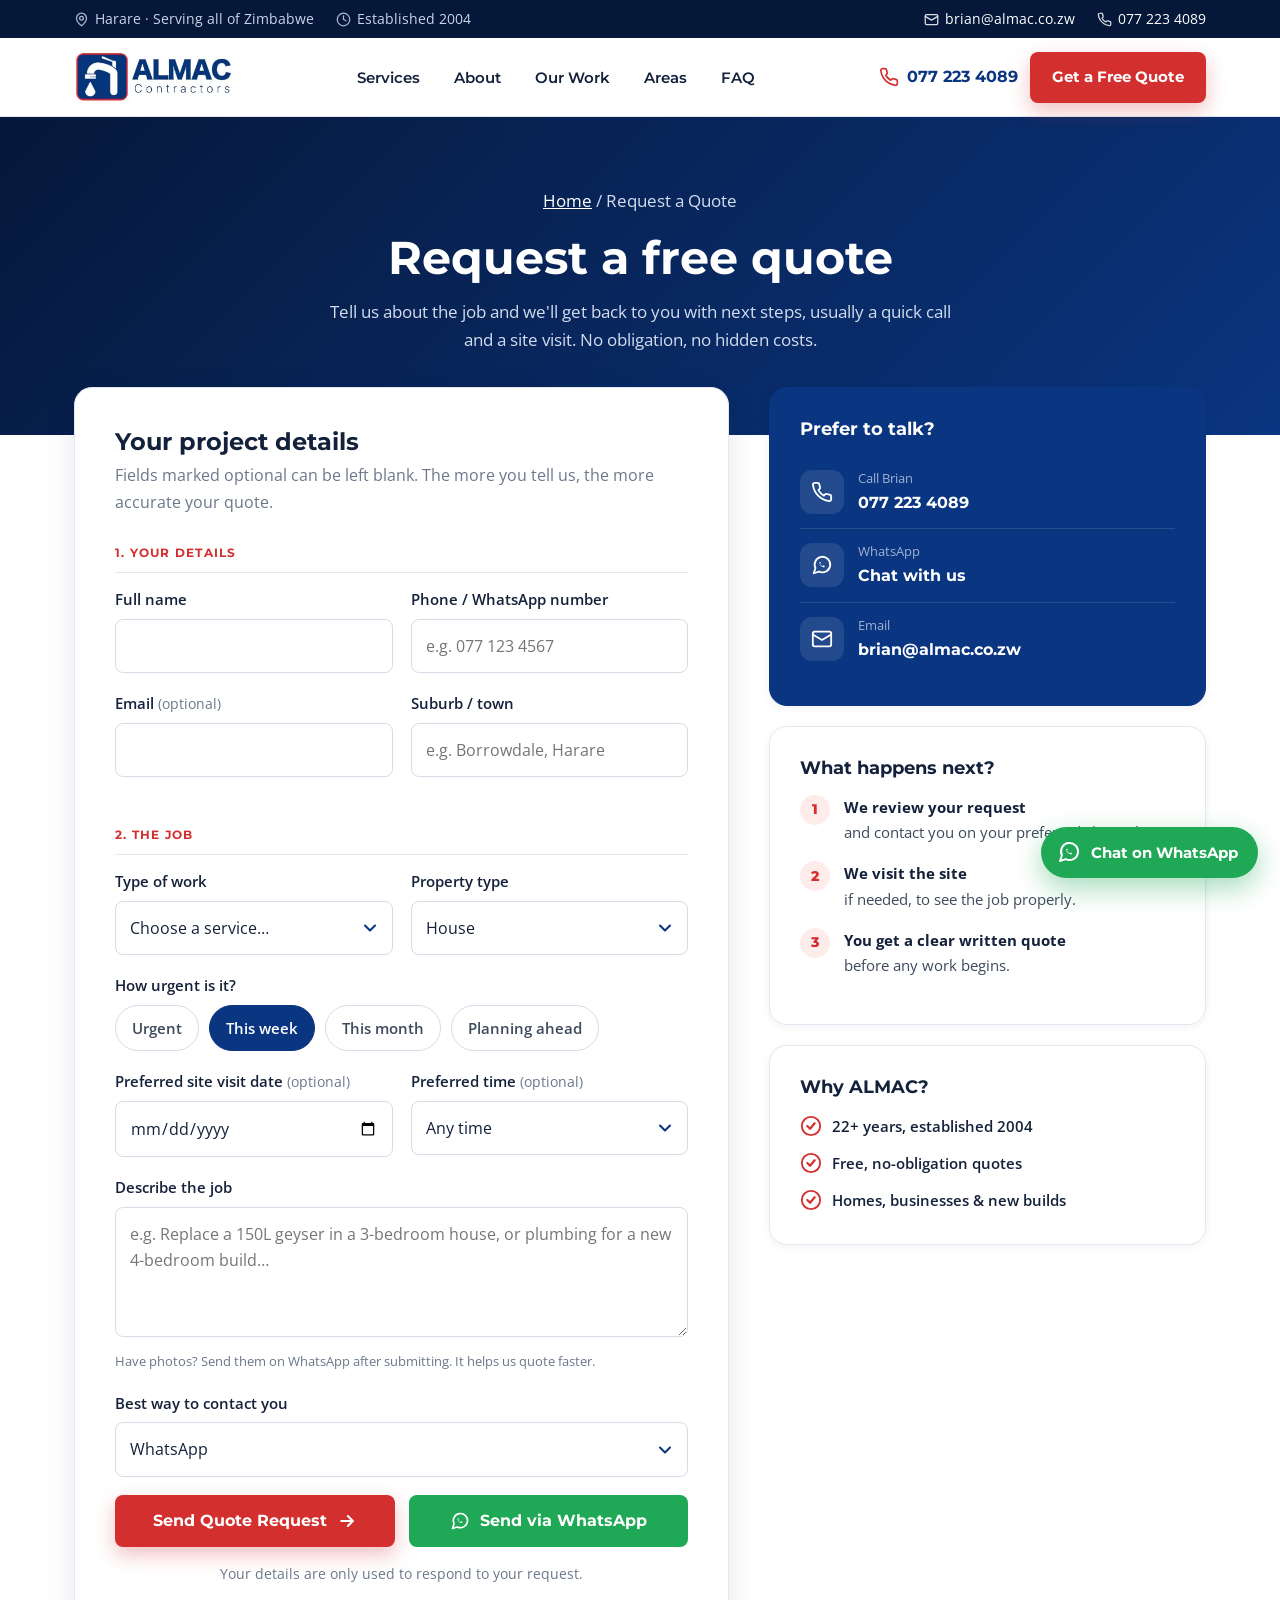
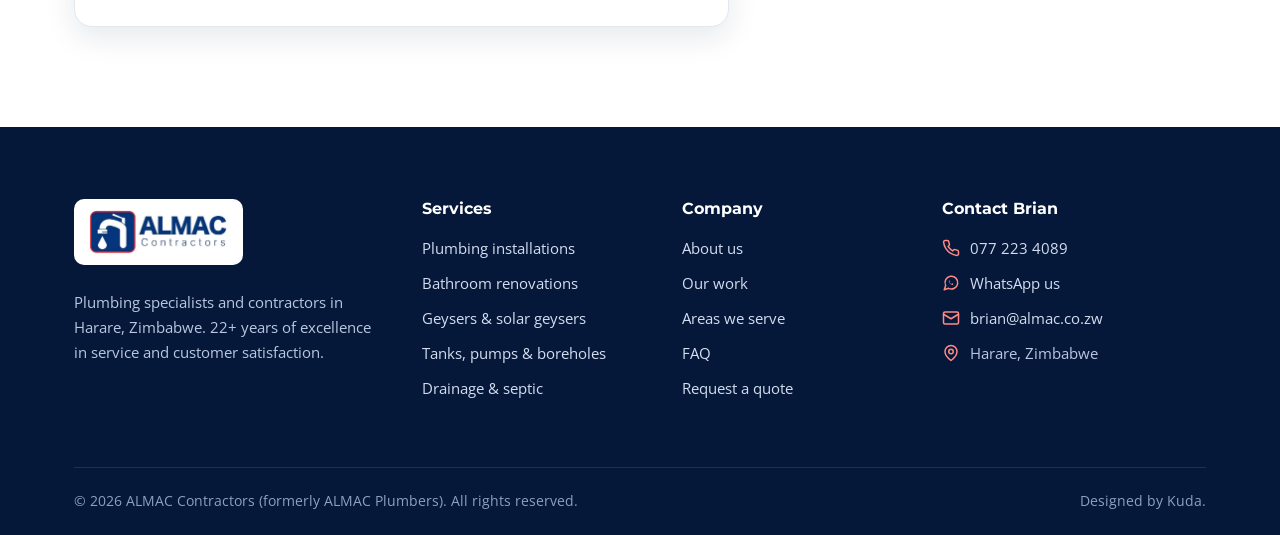
==== quote.html @ bcbe073e "Rebrand to ALMAC Contractors and redesign the site - Rename ALMAC Plumbers to ALMAC Contractors ever" ====
<!DOCTYPE html>
<html lang="en">
<head>
    <meta charset="UTF-8">
    <meta name="viewport" content="width=device-width, initial-scale=1.0">
    <title>Request a Free Quote | ALMAC Contractors, Harare</title>
    <meta name="description" content="Request a free plumbing quote or book a site visit with ALMAC Contractors (formerly ALMAC Plumbers) in Harare. Installations, renovations, geysers, tanks, drainage and repairs.">
    <link rel="canonical" href="https://kudakwashemachisa44-afk.github.io/almac-plumbers2/quote.html">
    <meta name="theme-color" content="#0a3580">

    <meta property="og:type" content="website">
    <meta property="og:site_name" content="ALMAC Contractors">
    <meta property="og:title" content="Request a Free Quote | ALMAC Contractors">
    <meta property="og:description" content="Tell us about your plumbing job and get a free, no-obligation quote. Harare &amp; nationwide.">
    <meta property="og:url" content="https://kudakwashemachisa44-afk.github.io/almac-plumbers2/quote.html">
    <meta property="og:image" content="https://kudakwashemachisa44-afk.github.io/almac-plumbers2/images/og-image.jpg">
    <meta name="twitter:card" content="summary_large_image">

    <link rel="icon" type="image/png" href="images/favicon.png">
    <link rel="apple-touch-icon" href="images/apple-touch-icon.png">

    <link rel="preconnect" href="https://fonts.googleapis.com">
    <link rel="preconnect" href="https://fonts.gstatic.com" crossorigin>
    <link href="https://fonts.googleapis.com/css2?family=Montserrat:wght@600;700;800&family=Open+Sans:wght@400;600&display=swap" rel="stylesheet">
    <link rel="stylesheet" href="style.css">
</head>
<body>
    <!-- Icon sprite: reference with <svg><use href="#i-name"/></svg> -->
    <svg width="0" height="0" style="position:absolute" aria-hidden="true">
        <defs>
            <symbol id="i-phone" viewBox="0 0 24 24" fill="none" stroke="currentColor" stroke-width="2" stroke-linecap="round" stroke-linejoin="round"><path d="M22 16.92v3a2 2 0 0 1-2.18 2 19.79 19.79 0 0 1-8.63-3.07 19.5 19.5 0 0 1-6-6 19.79 19.79 0 0 1-3.07-8.67A2 2 0 0 1 4.11 2h3a2 2 0 0 1 2 1.72c.13.96.36 1.9.7 2.81a2 2 0 0 1-.45 2.11L8.09 9.91a16 16 0 0 0 6 6l1.27-1.27a2 2 0 0 1 2.11-.45c.91.34 1.85.57 2.81.7A2 2 0 0 1 22 16.92z"/></symbol>
            <symbol id="i-mail" viewBox="0 0 24 24" fill="none" stroke="currentColor" stroke-width="2" stroke-linecap="round" stroke-linejoin="round"><rect x="2" y="4" width="20" height="16" rx="2"/><path d="m22 7-10 6L2 7"/></symbol>
            <symbol id="i-pin" viewBox="0 0 24 24" fill="none" stroke="currentColor" stroke-width="2" stroke-linecap="round" stroke-linejoin="round"><path d="M20 10c0 6-8 12-8 12s-8-6-8-12a8 8 0 0 1 16 0Z"/><circle cx="12" cy="10" r="3"/></symbol>
            <symbol id="i-chat" viewBox="0 0 24 24" fill="none" stroke="currentColor" stroke-width="2" stroke-linecap="round" stroke-linejoin="round"><path d="M3 21l1.9-5.7a8.5 8.5 0 1 1 3.8 3.8z"/><path d="M9.5 9.5c.3 1.6 1.4 3 3 3.8l.9-.9 1.6.6-.4 1.5c-2.7.1-5.4-2.4-5.6-5.2l1.4-.5.7 1.6z" fill="currentColor" stroke="none"/></symbol>
            <symbol id="i-check" viewBox="0 0 24 24" fill="none" stroke="currentColor" stroke-width="2.4" stroke-linecap="round" stroke-linejoin="round"><circle cx="12" cy="12" r="10" stroke-width="2"/><path d="m8 12 3 3 5-6"/></symbol>
            <symbol id="i-arrow" viewBox="0 0 24 24" fill="none" stroke="currentColor" stroke-width="2.4" stroke-linecap="round" stroke-linejoin="round"><path d="M5 12h14M13 6l6 6-6 6"/></symbol>
            <symbol id="i-clock" viewBox="0 0 24 24" fill="none" stroke="currentColor" stroke-width="2" stroke-linecap="round" stroke-linejoin="round"><circle cx="12" cy="12" r="10"/><path d="M12 6v6l4 2"/></symbol>
            <symbol id="i-shield" viewBox="0 0 24 24" fill="none" stroke="currentColor" stroke-width="2" stroke-linecap="round" stroke-linejoin="round"><path d="M12 22s8-4 8-10V5l-8-3-8 3v7c0 6 8 10 8 10z"/><path d="m9 12 2 2 4-4"/></symbol>
            <symbol id="i-building" viewBox="0 0 24 24" fill="none" stroke="currentColor" stroke-width="2" stroke-linecap="round" stroke-linejoin="round"><path d="M3 21h18M5 21V7l7-4 7 4v14"/><path d="M9 21v-6h6v6M9 10h.01M15 10h.01"/></symbol>
            <symbol id="i-quote" viewBox="0 0 24 24" fill="none" stroke="currentColor" stroke-width="2" stroke-linecap="round" stroke-linejoin="round"><path d="M14 2H6a2 2 0 0 0-2 2v16a2 2 0 0 0 2 2h12a2 2 0 0 0 2-2V8z"/><path d="M14 2v6h6M8 13h8M8 17h5"/></symbol>
            <symbol id="i-pipe" viewBox="0 0 24 24" fill="none" stroke="currentColor" stroke-width="2" stroke-linecap="round" stroke-linejoin="round"><path d="M4 4v6a4 4 0 0 0 4 4h8"/><path d="M2 4h4M14 11v6M18 11v6M16 14h6"/><path d="M8 18v1a2 2 0 1 1-2-2"/></symbol>
            <symbol id="i-bath" viewBox="0 0 24 24" fill="none" stroke="currentColor" stroke-width="2" stroke-linecap="round" stroke-linejoin="round"><path d="M9 6 6.5 3.5a1.5 1.5 0 0 0-2.5 1V17a2 2 0 0 0 2 2h12a2 2 0 0 0 2-2v-5"/><path d="M2 12h20M7 19v2M17 19v2M10 5l-2 2"/></symbol>
            <symbol id="i-flame" viewBox="0 0 24 24" fill="none" stroke="currentColor" stroke-width="2" stroke-linecap="round" stroke-linejoin="round"><circle cx="12" cy="12" r="4"/><path d="M12 2v2M12 20v2M4.93 4.93l1.41 1.41M17.66 17.66l1.41 1.41M2 12h2M20 12h2M6.34 17.66l-1.41 1.41M19.07 4.93l-1.41 1.41"/></symbol>
            <symbol id="i-tank" viewBox="0 0 24 24" fill="none" stroke="currentColor" stroke-width="2" stroke-linecap="round" stroke-linejoin="round"><ellipse cx="12" cy="5" rx="7" ry="2.5"/><path d="M5 5v10c0 1.4 3.1 2.5 7 2.5s7-1.1 7-2.5V5"/><path d="M8 21l1-3.6M16 21l-1-3.6M5 10c0 1.4 3.1 2.5 7 2.5s7-1.1 7-2.5"/></symbol>
            <symbol id="i-drain" viewBox="0 0 24 24" fill="none" stroke="currentColor" stroke-width="2" stroke-linecap="round" stroke-linejoin="round"><circle cx="12" cy="12" r="9"/><path d="M8 9h8M7 12h10M8 15h8"/></symbol>
            <symbol id="i-wrench" viewBox="0 0 24 24" fill="none" stroke="currentColor" stroke-width="2" stroke-linecap="round" stroke-linejoin="round"><path d="M14.7 6.3a1 1 0 0 0 0 1.4l1.6 1.6a1 1 0 0 0 1.4 0l3.77-3.77a6 6 0 0 1-7.94 7.94l-6.91 6.91a2.12 2.12 0 0 1-3-3l6.91-6.91a6 6 0 0 1 7.94-7.94l-3.76 3.76z"/></symbol>
            <symbol id="i-menu" viewBox="0 0 24 24" fill="none" stroke="currentColor" stroke-width="2.2" stroke-linecap="round"><path d="M4 7h16M4 12h16M4 17h16"/></symbol>
            <symbol id="i-x" viewBox="0 0 24 24" fill="none" stroke="currentColor" stroke-width="2.2" stroke-linecap="round"><path d="M6 6l12 12M18 6 6 18"/></symbol>
        </defs>
    </svg>
    <a class="skip-link" href="#main">Skip to content</a>

    <!-- Top bar -->
    <div class="topbar">
        <div class="wrap">
            <div class="topbar-items">
                <span><svg><use href="#i-pin"/></svg>Harare &middot; Serving all of Zimbabwe</span>
                <span class="hide-sm"><svg><use href="#i-clock"/></svg>Established 2004</span>
            </div>
            <div class="topbar-items">
                <a class="hide-sm" href="mailto:brian@almac.co.zw"><svg><use href="#i-mail"/></svg>brian@almac.co.zw</a>
                <a href="tel:+263772234089"><svg><use href="#i-phone"/></svg>077 223 4089</a>
            </div>
        </div>
    </div>

    <!-- Navigation -->
    <header class="site-header" id="top">
        <nav class="wrap nav" aria-label="Main">
            <a href="index.html" class="nav-logo"><img src="images/logo.jpg" alt="ALMAC Contractors" width="1135" height="370"></a>
            <ul class="nav-links" id="nav-links">
                <li><a href="index.html#services">Services</a></li>
                <li><a href="index.html#about">About</a></li>
                <li><a href="index.html#work">Our Work</a></li>
                <li><a href="index.html#areas">Areas</a></li>
                <li><a href="index.html#faq">FAQ</a></li>
                <li class="mobile-only"><a href="quote.html" aria-current="page">Request a Quote</a></li>
            </ul>
            <div class="nav-cta">
                <a href="tel:+263772234089" class="nav-phone"><svg><use href="#i-phone"/></svg>077 223 4089</a>
                <a href="quote.html" class="btn btn-red" aria-current="page">Get a Free Quote</a>
                <button class="nav-toggle" type="button" aria-controls="nav-links" aria-expanded="false" aria-label="Open menu">
                    <svg class="icon-open"><use href="#i-menu"/></svg>
                    <svg class="icon-close"><use href="#i-x"/></svg>
                </button>
            </div>
        </nav>
    </header>

    <main id="main">
        <section class="page-hero">
            <div class="wrap">
                <p class="crumbs"><a href="index.html">Home</a> / Request a Quote</p>
                <h1>Request a free quote</h1>
                <p>Tell us about the job and we'll get back to you with next steps, usually a quick call and a site visit. No obligation, no hidden costs.</p>
            </div>
        </section>

        <section class="section" style="padding-top:0">
            <div class="wrap quote-layout">
                <div class="form-card">
                    <h2>Your project details</h2>
                    <p>Fields marked optional can be left blank. The more you tell us, the more accurate your quote.</p>

                    <form id="quote-form" action="https://formspree.io/f/xwvnrrzn" method="POST" novalidate>
                        <input type="hidden" name="_subject" value="New quote request – ALMAC Contractors website">
                        <input type="text" name="_gotcha" class="hp" tabindex="-1" autocomplete="off" aria-hidden="true">

                        <p class="form-section-title">1. Your details</p>
                        <div class="form-row">
                            <div class="field">
                                <label for="name">Full name</label>
                                <input id="name" type="text" name="name" autocomplete="name" required>
                            </div>
                            <div class="field">
                                <label for="phone">Phone / WhatsApp number</label>
                                <input id="phone" type="tel" name="phone" autocomplete="tel" placeholder="e.g. 077 123 4567" required>
                            </div>
                        </div>
                        <div class="form-row">
                            <div class="field">
                                <label for="email">Email <span class="opt">(optional)</span></label>
                                <input id="email" type="email" name="email" autocomplete="email">
                            </div>
                            <div class="field">
                                <label for="location">Suburb / town</label>
                                <input id="location" type="text" name="location" placeholder="e.g. Borrowdale, Harare" required>
                            </div>
                        </div>

                        <p class="form-section-title">2. The job</p>
                        <div class="form-row">
                            <div class="field">
                                <label for="service">Type of work</label>
                                <select id="service" name="service" required>
                                    <option value="">Choose a service…</option>
                                    <option value="installations">Plumbing installation (new build / extension)</option>
                                    <option value="renovation">Bathroom or kitchen renovation</option>
                                    <option value="geysers">Geyser / solar geyser</option>
                                    <option value="water">Water tank, pump or borehole</option>
                                    <option value="drainage">Drainage, sewer or septic</option>
                                    <option value="repairs">Leak, repair or maintenance</option>
                                    <option value="contracting">Building / general contracting</option>
                                    <option value="other">Something else</option>
                                </select>
                            </div>
                            <div class="field">
                                <label for="property">Property type</label>
                                <select id="property" name="property">
                                    <option value="House">House</option>
                                    <option value="Flat / apartment">Flat / apartment</option>
                                    <option value="New build">New build (under construction)</option>
                                    <option value="Commercial / office">Commercial / office</option>
                                    <option value="Other">Other</option>
                                </select>
                            </div>
                        </div>

                        <fieldset class="field">
                            <legend>How urgent is it?</legend>
                            <div class="radio-pills">
                                <label><input type="radio" name="urgency" value="Urgent – as soon as possible"><span>Urgent</span></label>
                                <label><input type="radio" name="urgency" value="Within the next week" checked><span>This week</span></label>
                                <label><input type="radio" name="urgency" value="Within a month"><span>This month</span></label>
                                <label><input type="radio" name="urgency" value="Planning ahead / flexible"><span>Planning ahead</span></label>
                            </div>
                        </fieldset>

                        <div class="form-row">
                            <div class="field">
                                <label for="visit_date">Preferred site visit date <span class="opt">(optional)</span></label>
                                <input id="visit_date" type="date" name="visit_date">
                            </div>
                            <div class="field">
                                <label for="visit_time">Preferred time <span class="opt">(optional)</span></label>
                                <select id="visit_time" name="visit_time">
                                    <option value="Any time">Any time</option>
                                    <option value="Morning (8am–12pm)">Morning (8am–12pm)</option>
                                    <option value="Afternoon (12pm–5pm)">Afternoon (12pm–5pm)</option>
                                </select>
                            </div>
                        </div>

                        <div class="field">
                            <label for="message">Describe the job</label>
                            <textarea id="message" name="message" placeholder="e.g. Replace a 150L geyser in a 3-bedroom house, or plumbing for a new 4-bedroom build…" required></textarea>
                            <p class="hint">Have photos? Send them on WhatsApp after submitting. It helps us quote faster.</p>
                        </div>

                        <div class="field">
                            <label for="contact_pref">Best way to contact you</label>
                            <select id="contact_pref" name="contact_pref">
                                <option value="WhatsApp">WhatsApp</option>
                                <option value="Phone call">Phone call</option>
                                <option value="Email">Email</option>
                            </select>
                        </div>

                        <div class="form-actions">
                            <button type="submit" class="btn btn-red btn-block" id="submit-btn">Send Quote Request <svg><use href="#i-arrow"/></svg></button>
                            <button type="button" class="btn btn-wa btn-block" id="wa-btn"><svg><use href="#i-chat"/></svg>Send via WhatsApp</button>
                        </div>
                        <div class="form-status" id="form-status" role="alert"></div>
                        <p class="form-note">Your details are only used to respond to your request.</p>
                    </form>
                </div>

                <aside>
                    <div class="side-card navy">
                        <h3>Prefer to talk?</h3>
                        <a class="contact-line" href="tel:+263772234089">
                            <span class="ci"><svg><use href="#i-phone"/></svg></span>
                            <span><small>Call Brian</small><strong>077 223 4089</strong></span>
                        </a>
                        <a class="contact-line" href="https://wa.me/263772234089?text=Hi%20ALMAC%20Contractors%2C%20I%20would%20like%20to%20request%20a%20quote." target="_blank" rel="noopener">
                            <span class="ci"><svg><use href="#i-chat"/></svg></span>
                            <span><small>WhatsApp</small><strong>Chat with us</strong></span>
                        </a>
                        <a class="contact-line" href="mailto:brian@almac.co.zw">
                            <span class="ci"><svg><use href="#i-mail"/></svg></span>
                            <span><small>Email</small><strong>brian@almac.co.zw</strong></span>
                        </a>
                    </div>
                    <div class="side-card">
                        <h3>What happens next?</h3>
                        <ol class="next-steps">
                            <li><strong>We review your request</strong>and contact you on your preferred channel.</li>
                            <li><strong>We visit the site</strong>if needed, to see the job properly.</li>
                            <li><strong>You get a clear written quote</strong>before any work begins.</li>
                        </ol>
                    </div>
                    <div class="side-card">
                        <h3>Why ALMAC?</h3>
                        <ul class="checklist" style="grid-template-columns:1fr;margin:0">
                            <li><svg><use href="#i-check"/></svg>22+ years, established 2004</li>
                            <li><svg><use href="#i-check"/></svg>Free, no-obligation quotes</li>
                            <li><svg><use href="#i-check"/></svg>Homes, businesses &amp; new builds</li>
                        </ul>
                    </div>
                </aside>
            </div>
        </section>
    </main>

    <!-- Footer -->
    <footer class="site-footer">
        <div class="wrap">
            <div class="footer-grid">
                <div>
                    <a href="index.html" class="footer-logo"><img src="images/logo.jpg" alt="ALMAC Contractors" width="1135" height="370" loading="lazy"></a>
                    <p>Plumbing specialists and contractors in Harare, Zimbabwe. 22+ years of excellence in service and customer satisfaction.</p>
                </div>
                <div>
                    <h4>Services</h4>
                    <ul>
                        <li><a href="quote.html?service=installations">Plumbing installations</a></li>
                        <li><a href="quote.html?service=renovation">Bathroom renovations</a></li>
                        <li><a href="quote.html?service=geysers">Geysers &amp; solar geysers</a></li>
                        <li><a href="quote.html?service=water">Tanks, pumps &amp; boreholes</a></li>
                        <li><a href="quote.html?service=drainage">Drainage &amp; septic</a></li>
                    </ul>
                </div>
                <div>
                    <h4>Company</h4>
                    <ul>
                        <li><a href="index.html#about">About us</a></li>
                        <li><a href="index.html#work">Our work</a></li>
                        <li><a href="index.html#areas">Areas we serve</a></li>
                        <li><a href="index.html#faq">FAQ</a></li>
                        <li><a href="quote.html">Request a quote</a></li>
                    </ul>
                </div>
                <div>
                    <h4>Contact Brian</h4>
                    <ul class="footer-contact">
                        <li><svg><use href="#i-phone"/></svg><a href="tel:+263772234089">077 223 4089</a></li>
                        <li><svg><use href="#i-chat"/></svg><a href="https://wa.me/263772234089" target="_blank" rel="noopener">WhatsApp us</a></li>
                        <li><svg><use href="#i-mail"/></svg><a href="mailto:brian@almac.co.zw">brian@almac.co.zw</a></li>
                        <li><svg><use href="#i-pin"/></svg><span>Harare, Zimbabwe</span></li>
                    </ul>
                </div>
            </div>
            <div class="footer-bottom">
                <span>&copy; <span data-year>2026</span> ALMAC Contractors (formerly ALMAC Plumbers). All rights reserved.</span>
                <span>Designed by Kuda.</span>
            </div>
        </div>
    </footer>

    <!-- Floating WhatsApp (desktop) -->
    <a href="https://wa.me/263772234089?text=Hi%20ALMAC%20Contractors%2C%20I%20would%20like%20to%20request%20a%20quote." class="wa-float" target="_blank" rel="noopener" aria-label="Chat with ALMAC Contractors on WhatsApp">
        <svg><use href="#i-chat"/></svg>Chat on WhatsApp
    </a>

    <!-- Action bar (mobile) -->
    <nav class="mobile-bar" aria-label="Quick contact">
        <a href="tel:+263772234089"><svg><use href="#i-phone"/></svg>Call</a>
        <a href="https://wa.me/263772234089?text=Hi%20ALMAC%20Contractors%2C%20I%20would%20like%20to%20request%20a%20quote." class="mb-wa" target="_blank" rel="noopener"><svg><use href="#i-chat"/></svg>WhatsApp</a>
        <a href="quote.html" class="mb-quote"><svg><use href="#i-quote"/></svg>Free Quote</a>
    </nav>

    <script src="script.js"></script>
</body>
</html>
---- style.css ----
/* ==========================================================================
   ALMAC Contractors — site styles
   Brand colours are taken from the logo (navy tap tile + red border).
   ========================================================================== */

:root {
    --navy: #0a3580;          /* logo blue */
    --navy-dark: #072559;
    --navy-deep: #06183a;
    --red: #d32f2f;           /* logo red */
    --red-dark: #b71c1c;
    --ink: #13213a;
    --text: #3d4a5c;
    --muted: #6b778a;
    --line: #e3e8f0;
    --bg-soft: #f4f7fb;
    --white: #ffffff;
    --whatsapp: #1fa855;
    --whatsapp-dark: #168a45;

    --radius: 14px;
    --radius-sm: 8px;
    --shadow-sm: 0 2px 8px rgba(10, 30, 70, 0.06);
    --shadow: 0 10px 30px rgba(10, 30, 70, 0.10);
    --shadow-lg: 0 24px 60px rgba(6, 24, 58, 0.22);

    --font-head: 'Montserrat', system-ui, sans-serif;
    --font-body: 'Open Sans', system-ui, sans-serif;
    --wrap: 1180px;
}

*, *::before, *::after { margin: 0; padding: 0; box-sizing: border-box; }

html { scroll-behavior: smooth; scroll-padding-top: 90px; }

body {
    font-family: var(--font-body);
    color: var(--text);
    line-height: 1.65;
    background: var(--white);
    overflow-x: hidden;
    -webkit-font-smoothing: antialiased;
}

img { max-width: 100%; display: block; }
a { color: var(--navy); }
svg { flex-shrink: 0; }

h1, h2, h3, h4 { font-family: var(--font-head); color: var(--ink); line-height: 1.2; }

.wrap { max-width: var(--wrap); margin: 0 auto; padding: 0 24px; }

.skip-link {
    position: absolute; left: -9999px; top: 8px;
    background: var(--navy); color: #fff; padding: 10px 16px; z-index: 3000; border-radius: 6px;
}
.skip-link:focus { left: 8px; }

:focus-visible { outline: 3px solid #f2a33a; outline-offset: 2px; }

/* ---------- Buttons ---------- */
.btn {
    display: inline-flex; align-items: center; justify-content: center; gap: 10px;
    padding: 14px 26px; border-radius: var(--radius-sm);
    font-family: var(--font-head); font-weight: 700; font-size: 0.98rem;
    text-decoration: none; border: 2px solid transparent; cursor: pointer;
    transition: background-color .2s ease, color .2s ease, transform .2s ease, box-shadow .2s ease, border-color .2s ease;
    white-space: nowrap;
}
.btn:hover { transform: translateY(-2px); }
.btn svg { width: 20px; height: 20px; }
.btn-red { background: var(--red); color: #fff; box-shadow: 0 8px 20px rgba(211, 47, 47, .3); }
.btn-red:hover { background: var(--red-dark); }
.btn-navy { background: var(--navy); color: #fff; }
.btn-navy:hover { background: var(--navy-dark); }
.btn-ghost { border-color: rgba(255,255,255,.7); color: #fff; }
.btn-ghost:hover { background: #fff; color: var(--navy); }
.btn-outline { border-color: var(--navy); color: var(--navy); background: transparent; }
.btn-outline:hover { background: var(--navy); color: #fff; }
.btn-wa { background: var(--whatsapp); color: #fff; }
.btn-wa:hover { background: var(--whatsapp-dark); }
.btn-block { width: 100%; }

/* ---------- Top bar ---------- */
.topbar { background: var(--navy-deep); color: #c9d5ea; font-size: 0.85rem; }
.topbar .wrap { display: flex; justify-content: space-between; align-items: center; gap: 16px; padding-top: 8px; padding-bottom: 8px; }
.topbar a { color: #fff; text-decoration: none; }
.topbar a:hover { text-decoration: underline; }
.topbar-items { display: flex; gap: 22px; align-items: center; flex-wrap: wrap; }
.topbar-items span, .topbar-items a { display: inline-flex; align-items: center; gap: 6px; }
.topbar svg { width: 15px; height: 15px; opacity: .85; }

/* ---------- Navigation ---------- */
.site-header {
    position: sticky; top: 0; z-index: 1000;
    background: rgba(255,255,255,.97);
    backdrop-filter: saturate(180%) blur(8px);
    border-bottom: 1px solid var(--line);
    transition: box-shadow .2s ease;
}
.site-header.scrolled { box-shadow: 0 6px 20px rgba(10,30,70,.08); }
.nav { display: flex; align-items: center; justify-content: space-between; gap: 20px; height: 78px; }
.nav-logo img { height: 52px; width: auto; }
.nav-links { display: flex; align-items: center; gap: 6px; list-style: none; }
.nav-links a {
    display: block; padding: 10px 14px; border-radius: 6px;
    font-family: var(--font-head); font-weight: 600; font-size: 0.95rem;
    color: var(--ink); text-decoration: none; transition: color .2s, background-color .2s;
}
.nav-links a:hover, .nav-links a[aria-current="page"] { color: var(--red); }
.nav-cta { display: flex; align-items: center; gap: 12px; }
.nav-phone { display: inline-flex; align-items: center; gap: 8px; font-family: var(--font-head); font-weight: 700; color: var(--navy); text-decoration: none; }
.nav-phone svg { width: 20px; height: 20px; color: var(--red); }
.nav-cta .btn { padding: 11px 20px; font-size: 0.92rem; }

.nav-toggle {
    display: none; background: none; border: 0; cursor: pointer;
    width: 44px; height: 44px; border-radius: 8px; color: var(--navy);
    align-items: center; justify-content: center;
}
.nav-toggle svg { width: 28px; height: 28px; }
.nav-toggle .icon-close { display: none; }
.nav-open .nav-toggle .icon-open { display: none; }
.nav-open .nav-toggle .icon-close { display: block; }

/* ---------- Hero ---------- */
.hero {
    position: relative; color: #fff; overflow: hidden;
    background:
        radial-gradient(1100px 500px at 85% -10%, rgba(211,47,47,.22), transparent 60%),
        linear-gradient(135deg, var(--navy-deep) 0%, var(--navy) 100%);
}
.hero::after {
    content: ""; position: absolute; inset: 0; pointer-events: none;
    background-image: radial-gradient(rgba(255,255,255,.07) 1px, transparent 1px);
    background-size: 22px 22px;
    mask-image: linear-gradient(to bottom, #000, transparent 85%);
    -webkit-mask-image: linear-gradient(to bottom, #000, transparent 85%);
}
.hero .wrap {
    position: relative; z-index: 1;
    display: grid; grid-template-columns: 1.1fr 0.9fr; gap: 56px; align-items: center;
    padding-top: 88px; padding-bottom: 104px;
}
.eyebrow {
    display: inline-flex; align-items: center; gap: 8px;
    font-family: var(--font-head); font-size: 0.78rem; font-weight: 700;
    letter-spacing: .12em; text-transform: uppercase;
}
.hero .eyebrow { background: rgba(255,255,255,.1); border: 1px solid rgba(255,255,255,.2); padding: 7px 14px; border-radius: 999px; color: #fff; }
.hero .eyebrow .dot { width: 8px; height: 8px; background: var(--red); border-radius: 50%; box-shadow: 0 0 0 4px rgba(211,47,47,.25); }
.hero h1 { color: #fff; font-size: clamp(2.2rem, 4.6vw, 3.6rem); font-weight: 800; margin: 22px 0 20px; letter-spacing: -0.02em; }
.hero h1 .accent { color: #ff6b66; }
.hero-lead { font-size: 1.15rem; color: #d3ddef; max-width: 560px; }
.hero-btns { display: flex; flex-wrap: wrap; gap: 14px; margin-top: 34px; }
.hero-points { display: flex; flex-wrap: wrap; gap: 10px 26px; margin-top: 34px; list-style: none; color: #d3ddef; font-size: 0.95rem; }
.hero-points li { display: inline-flex; align-items: center; gap: 8px; }
.hero-points svg { width: 20px; height: 20px; color: #5fd08a; }

.hero-media { position: relative; }
.hero-photo { border-radius: 18px; overflow: hidden; box-shadow: var(--shadow-lg); border: 6px solid rgba(255,255,255,.08); }
.hero-photo img { width: 100%; aspect-ratio: 4 / 3.3; object-fit: cover; }
.hero-badge {
    position: absolute; left: -28px; bottom: -28px;
    background: #fff; color: var(--ink); border-radius: var(--radius);
    padding: 18px 22px; box-shadow: var(--shadow-lg);
    display: flex; align-items: center; gap: 14px;
}
.hero-badge strong { font-family: var(--font-head); font-size: 2.4rem; line-height: 1; color: var(--red); }
.hero-badge span { font-family: var(--font-head); font-weight: 700; font-size: 0.9rem; line-height: 1.3; color: var(--navy); }
.hero-tag {
    position: absolute; right: -14px; top: 26px;
    background: var(--red); color: #fff; padding: 10px 16px; border-radius: 10px;
    font-family: var(--font-head); font-weight: 700; font-size: 0.85rem; box-shadow: var(--shadow);
}

/* ---------- Trust strip ---------- */
.trust { position: relative; z-index: 2; margin-top: -48px; }
.trust-grid {
    display: grid; grid-template-columns: repeat(4, 1fr);
    background: #fff; border-radius: var(--radius); box-shadow: var(--shadow);
    border: 1px solid var(--line);
}
.trust-item { display: flex; align-items: center; gap: 14px; padding: 24px 22px; }
.trust-item + .trust-item { border-left: 1px solid var(--line); }
.trust-icon {
    width: 48px; height: 48px; border-radius: 12px; flex-shrink: 0;
    display: grid; place-items: center; background: #eaf0fb; color: var(--navy);
}
.trust-icon svg { width: 24px; height: 24px; }
.trust-item strong { display: block; font-family: var(--font-head); color: var(--ink); font-size: 1.05rem; }
.trust-item span { font-size: 0.88rem; color: var(--muted); }

/* ---------- Sections ---------- */
.section { padding: 100px 0; }
.section-soft { background: var(--bg-soft); }
.section-head { max-width: 680px; margin: 0 auto 56px; text-align: center; }
.section-head .eyebrow { color: var(--red); }
.section-head h2 { font-size: clamp(1.8rem, 3.2vw, 2.5rem); margin: 12px 0 14px; letter-spacing: -0.01em; }
.section-head p { font-size: 1.06rem; color: var(--muted); }

/* ---------- Services ---------- */
.services-grid { display: grid; grid-template-columns: repeat(3, 1fr); gap: 24px; }
.service-card {
    position: relative; background: #fff; border: 1px solid var(--line); border-radius: var(--radius);
    padding: 30px 28px; display: flex; flex-direction: column;
    transition: transform .25s ease, box-shadow .25s ease, border-color .25s ease;
}
.service-card:hover { transform: translateY(-4px); box-shadow: var(--shadow); border-color: transparent; }
.service-card .s-icon {
    width: 56px; height: 56px; border-radius: 14px; display: grid; place-items: center;
    background: var(--navy); color: #fff; margin-bottom: 20px;
}
.service-card .s-icon svg { width: 28px; height: 28px; }
.service-card h3 { font-size: 1.18rem; margin-bottom: 10px; }
.service-card p { font-size: 0.96rem; flex-grow: 1; }
.service-card ul { list-style: none; margin: 14px 0 0; font-size: 0.9rem; color: var(--muted); }
.service-card ul li { padding-left: 18px; position: relative; margin-bottom: 4px; }
.service-card ul li::before { content: ""; position: absolute; left: 0; top: .62em; width: 7px; height: 7px; border-radius: 2px; background: var(--red); }
.service-link {
    margin-top: 20px; display: inline-flex; align-items: center; gap: 6px;
    font-family: var(--font-head); font-weight: 700; font-size: 0.92rem; color: var(--red); text-decoration: none;
}
.service-link svg { width: 18px; height: 18px; transition: transform .2s; }
.service-link:hover svg { transform: translateX(4px); }
.service-card.featured { background: linear-gradient(160deg, var(--navy) 0%, var(--navy-deep) 100%); color: #d3ddef; border-color: transparent; }
.service-card.featured h3 { color: #fff; }
.service-card.featured .s-icon { background: var(--red); }
.service-card.featured ul { color: #b9c7e0; }
.service-card.featured .service-link { color: #ff8a85; }
.service-card .tag {
    position: absolute; top: 18px; right: 18px; font-family: var(--font-head); font-size: 0.7rem; font-weight: 700;
    letter-spacing: .08em; text-transform: uppercase; background: var(--red); color: #fff; padding: 4px 10px; border-radius: 999px;
}

/* ---------- About ---------- */
.about-grid { display: grid; grid-template-columns: 1fr 1fr; gap: 64px; align-items: center; }
.about-media { position: relative; }
.about-media img { border-radius: var(--radius); box-shadow: var(--shadow); width: 100%; aspect-ratio: 4 / 3; object-fit: cover; }
.about-years {
    position: absolute; right: -20px; top: -20px; width: 150px; height: 150px; border-radius: 50%;
    background: var(--red); color: #fff; display: grid; place-content: center; text-align: center;
    box-shadow: var(--shadow-lg); border: 6px solid #fff;
}
.about-years strong { font-family: var(--font-head); font-size: 2.6rem; line-height: 1; }
.about-years span { font-family: var(--font-head); font-size: 0.78rem; font-weight: 700; text-transform: uppercase; letter-spacing: .06em; }
.about-copy .eyebrow { color: var(--red); }
.about-copy h2 { font-size: clamp(1.8rem, 3.2vw, 2.4rem); margin: 12px 0 18px; }
.about-copy p { margin-bottom: 16px; }
.checklist { list-style: none; display: grid; grid-template-columns: 1fr 1fr; gap: 12px 20px; margin: 24px 0 30px; }
.checklist li { display: flex; gap: 10px; align-items: flex-start; font-weight: 600; color: var(--ink); font-size: 0.96rem; }
.checklist svg { width: 22px; height: 22px; color: var(--red); margin-top: 1px; }

/* ---------- Stats band ---------- */
.stats { background: var(--navy); color: #fff; padding: 56px 0; }
.stats-grid { display: grid; grid-template-columns: repeat(4, 1fr); gap: 24px; text-align: center; }
.stats-grid strong { display: block; font-family: var(--font-head); font-size: clamp(2rem, 4vw, 2.8rem); line-height: 1.1; }
.stats-grid strong em { font-style: normal; color: #ff6b66; }
.stats-grid span { color: #b9c7e0; font-size: 0.95rem; }

/* ---------- Process ---------- */
.process-grid { display: grid; grid-template-columns: repeat(4, 1fr); gap: 24px; counter-reset: step; }
.step { position: relative; padding: 30px 24px; background: #fff; border-radius: var(--radius); border: 1px solid var(--line); }
.step::before {
    counter-increment: step; content: "0" counter(step);
    font-family: var(--font-head); font-weight: 800; font-size: 2.6rem; line-height: 1;
    color: transparent; -webkit-text-stroke: 1.5px var(--red); display: block; margin-bottom: 16px;
}
.step h3 { font-size: 1.08rem; margin-bottom: 8px; }
.step p { font-size: 0.94rem; }

/* ---------- Gallery ---------- */
.gallery-grid { display: grid; grid-template-columns: 1.4fr 1fr; gap: 24px; }
.gallery-item { position: relative; border-radius: var(--radius); overflow: hidden; box-shadow: var(--shadow-sm); background: #000; }
.gallery-item img { width: 100%; height: 100%; object-fit: cover; aspect-ratio: 4 / 3; transition: transform .5s ease, opacity .3s; }
.gallery-item:hover img { transform: scale(1.04); opacity: .92; }
.gallery-item figcaption {
    position: absolute; left: 0; right: 0; bottom: 0; padding: 22px 24px;
    background: linear-gradient(to top, rgba(6,24,58,.9), transparent);
    color: #fff;
}
.gallery-item figcaption strong { display: block; font-family: var(--font-head); font-size: 1.1rem; }
.gallery-item figcaption span { font-size: 0.9rem; color: #d3ddef; }
.gallery-more {
    border-radius: var(--radius); border: 2px dashed #c8d3e6; background: #fff;
    display: flex; flex-direction: column; justify-content: center; align-items: flex-start; gap: 14px; padding: 36px;
}
.gallery-more h3 { font-size: 1.35rem; }
.gallery-more p { color: var(--muted); }

/* ---------- Areas ---------- */
.areas-grid { display: grid; grid-template-columns: 1fr 1fr; gap: 48px; align-items: center; }
.areas-copy h2 { font-size: clamp(1.8rem, 3.2vw, 2.4rem); margin: 12px 0 16px; }
.areas-copy .eyebrow { color: var(--red); }
.chips { display: flex; flex-wrap: wrap; gap: 10px; list-style: none; }
.chips li {
    background: #fff; border: 1px solid var(--line); border-radius: 999px; padding: 8px 16px;
    font-size: 0.92rem; font-weight: 600; color: var(--ink); box-shadow: var(--shadow-sm);
}
.chips li.strong { background: var(--navy); color: #fff; border-color: var(--navy); }

/* ---------- FAQ ---------- */
.faq { max-width: 820px; margin: 0 auto; }
.faq details {
    background: #fff; border: 1px solid var(--line); border-radius: var(--radius-sm);
    margin-bottom: 12px; transition: box-shadow .2s;
}
.faq details[open] { box-shadow: var(--shadow-sm); }
.faq summary {
    cursor: pointer; list-style: none; padding: 20px 56px 20px 24px; position: relative;
    font-family: var(--font-head); font-weight: 700; color: var(--ink); font-size: 1.02rem;
}
.faq summary::-webkit-details-marker { display: none; }
.faq summary::after {
    content: "+"; position: absolute; right: 22px; top: 50%; transform: translateY(-50%);
    width: 28px; height: 28px; border-radius: 50%; background: var(--bg-soft); color: var(--red);
    display: grid; place-items: center; font-size: 1.3rem; font-weight: 700; line-height: 1;
}
.faq details[open] summary::after { content: "−"; }
.faq details p { padding: 0 24px 22px; }

/* ---------- CTA band ---------- */
.cta-band { padding: 0 0 100px; }
.section-soft + .cta-band, .cta-band.on-soft { background: var(--bg-soft); }
.cta-box {
    position: relative; overflow: hidden; border-radius: 20px; padding: 56px;
    background: linear-gradient(120deg, var(--red) 0%, #a61b1b 100%); color: #fff;
    display: grid; grid-template-columns: 1.4fr 1fr; gap: 32px; align-items: center;
}
.cta-box::after {
    content: ""; position: absolute; right: -80px; top: -80px; width: 320px; height: 320px; border-radius: 50%;
    background: rgba(255,255,255,.08);
}
.cta-box h2 { color: #fff; font-size: clamp(1.7rem, 3vw, 2.3rem); margin-bottom: 10px; }
.cta-box p { color: #ffe0de; font-size: 1.05rem; }
.cta-actions { position: relative; z-index: 1; display: flex; flex-direction: column; gap: 12px; }
.cta-actions .btn-white { background: #fff; color: var(--red); }
.cta-actions .btn-white:hover { background: var(--navy-deep); color: #fff; }

/* ---------- Page header (inner pages) ---------- */
.page-hero {
    background: linear-gradient(135deg, var(--navy-deep) 0%, var(--navy) 100%);
    color: #fff; padding: 70px 0 80px; text-align: center;
}
.page-hero h1 { color: #fff; font-size: clamp(2rem, 4vw, 2.9rem); margin: 14px 0 12px; }
.page-hero p { color: #d3ddef; max-width: 640px; margin: 0 auto; font-size: 1.08rem; }
.page-hero .eyebrow { color: #ff8a85; }
.crumbs { font-size: 0.88rem; color: #b9c7e0; }
.crumbs a { color: #fff; }

/* ---------- Quote page ---------- */
.quote-layout { display: grid; grid-template-columns: 1.5fr 1fr; gap: 40px; align-items: start; margin-top: -48px; position: relative; z-index: 2; }
.form-card { background: #fff; border-radius: 18px; box-shadow: var(--shadow); border: 1px solid var(--line); padding: 40px; }
.form-card h2 { font-size: 1.5rem; margin-bottom: 6px; }
.form-card > p { color: var(--muted); margin-bottom: 28px; }
.form-section-title {
    font-family: var(--font-head); font-size: 0.78rem; font-weight: 700; letter-spacing: .1em; text-transform: uppercase;
    color: var(--red); margin: 30px 0 14px; padding-bottom: 8px; border-bottom: 1px solid var(--line);
}
.form-section-title:first-of-type { margin-top: 0; }
.form-row { display: grid; grid-template-columns: 1fr 1fr; gap: 18px; }
.field { margin-bottom: 18px; }
.field label, .field legend { display: block; font-weight: 600; color: var(--ink); margin-bottom: 7px; font-size: 0.94rem; }
.field .opt { font-weight: 400; color: var(--muted); font-size: 0.85rem; }
.field input, .field select, .field textarea {
    width: 100%; padding: 13px 14px; border: 1.5px solid #d5dce8; border-radius: var(--radius-sm);
    font: inherit; font-size: 1rem; color: var(--ink); background: #fff; transition: border-color .2s, box-shadow .2s;
}
.field select {
    appearance: none; -webkit-appearance: none; padding-right: 40px;
    background-image: url("data:image/svg+xml,%3Csvg xmlns='http://www.w3.org/2000/svg' width='20' height='20' viewBox='0 0 24 24' fill='none' stroke='%230a3580' stroke-width='2.5' stroke-linecap='round' stroke-linejoin='round'%3E%3Cpath d='m6 9 6 6 6-6'/%3E%3C/svg%3E");
    background-repeat: no-repeat; background-position: right 12px center;
}
.field input:focus, .field select:focus, .field textarea:focus { outline: none; border-color: var(--navy); box-shadow: 0 0 0 4px rgba(10,53,128,.12); }
.field textarea { min-height: 130px; resize: vertical; }
.field .hint { font-size: 0.84rem; color: var(--muted); margin-top: 6px; }
fieldset.field { border: 0; }
.radio-pills { display: flex; flex-wrap: wrap; gap: 10px; }
.radio-pills label { margin: 0; position: relative; }
.radio-pills input { position: absolute; left: 0; top: 0; width: 1px; height: 1px; opacity: 0; pointer-events: none; }
.radio-pills span {
    display: inline-block; padding: 10px 16px; border: 1.5px solid #d5dce8; border-radius: 999px; cursor: pointer;
    font-weight: 600; font-size: 0.92rem; color: var(--text); transition: all .2s; background: #fff;
}
.radio-pills input:checked + span { background: var(--navy); border-color: var(--navy); color: #fff; }
.radio-pills input:focus-visible + span { outline: 3px solid #f2a33a; outline-offset: 2px; }
.hp { position: absolute; left: -9999px; }
.form-actions { display: grid; grid-template-columns: 1fr 1fr; gap: 14px; margin-top: 10px; }
.form-note { font-size: 0.86rem; color: var(--muted); margin-top: 16px; text-align: center; }
.form-status { display: none; margin-top: 16px; padding: 14px 16px; border-radius: var(--radius-sm); font-weight: 600; }
.form-status.error { display: block; background: #fdecea; color: var(--red-dark); }
.btn[disabled] { opacity: .7; cursor: wait; transform: none; }

.side-card { background: #fff; border-radius: 18px; border: 1px solid var(--line); box-shadow: var(--shadow-sm); padding: 30px; margin-bottom: 20px; }
.side-card h3 { font-size: 1.15rem; margin-bottom: 16px; }
.side-card.navy { background: var(--navy); color: #d3ddef; border-color: var(--navy); }
.side-card.navy h3 { color: #fff; }
.contact-line { display: flex; gap: 14px; align-items: center; padding: 12px 0; text-decoration: none; color: inherit; }
.contact-line + .contact-line { border-top: 1px solid rgba(255,255,255,.12); }
.contact-line .ci { width: 44px; height: 44px; border-radius: 12px; display: grid; place-items: center; background: rgba(255,255,255,.1); color: #fff; }
.contact-line .ci svg { width: 22px; height: 22px; }
.contact-line small { display: block; font-size: 0.8rem; color: #9fb1d1; }
.contact-line strong { color: #fff; font-family: var(--font-head); }
.next-steps { list-style: none; counter-reset: ns; }
.next-steps li { counter-increment: ns; position: relative; padding-left: 44px; margin-bottom: 16px; font-size: 0.95rem; }
.next-steps li::before {
    content: counter(ns); position: absolute; left: 0; top: 0; width: 30px; height: 30px; border-radius: 50%;
    background: #fdecea; color: var(--red); font-family: var(--font-head); font-weight: 800; display: grid; place-items: center; font-size: 0.9rem;
}
.next-steps strong { color: var(--ink); display: block; }

/* ---------- Footer ---------- */
.site-footer { background: var(--navy-deep); color: #b9c7e0; padding: 72px 0 0; font-size: 0.95rem; }
.footer-grid { display: grid; grid-template-columns: 1.4fr 1fr 1fr 1.2fr; gap: 40px; }
.footer-logo { background: #fff; border-radius: 10px; padding: 10px 14px; display: inline-block; margin-bottom: 18px; }
.footer-logo img { height: 46px; width: auto; }
.site-footer h4 { color: #fff; font-size: 1rem; margin-bottom: 18px; }
.site-footer ul { list-style: none; }
.site-footer li { margin-bottom: 10px; }
.site-footer a { color: #d3ddef; text-decoration: none; }
.site-footer a:hover { color: #fff; text-decoration: underline; }
.footer-contact li { display: flex; gap: 10px; align-items: flex-start; }
.footer-contact svg { width: 18px; height: 18px; margin-top: 3px; color: #ff8a85; }
.footer-bottom {
    margin-top: 56px; border-top: 1px solid rgba(255,255,255,.1); padding: 22px 0;
    display: flex; justify-content: space-between; gap: 16px; flex-wrap: wrap; font-size: 0.85rem; color: #8ea0c2;
}

/* ---------- Floating WhatsApp + mobile action bar ---------- */
.wa-float {
    position: fixed; right: 22px; bottom: 22px; z-index: 1001;
    display: inline-flex; align-items: center; gap: 10px;
    background: var(--whatsapp); color: #fff; text-decoration: none;
    padding: 13px 20px 13px 16px; border-radius: 999px; font-family: var(--font-head); font-weight: 700; font-size: 0.95rem;
    box-shadow: 0 10px 28px rgba(31,168,85,.4); transition: transform .2s, background-color .2s;
}
.wa-float:hover { transform: translateY(-3px); background: var(--whatsapp-dark); }
.wa-float svg { width: 24px; height: 24px; }

.mobile-bar { display: none; }

/* ---------- Success / 404 ---------- */
.status-page { min-height: 100vh; display: flex; flex-direction: column; background: var(--bg-soft); }
.status-main { flex: 1; display: grid; place-items: center; padding: 60px 24px; }
.status-card { background: #fff; border-radius: 20px; box-shadow: var(--shadow); padding: 52px 44px; max-width: 560px; width: 100%; text-align: center; border: 1px solid var(--line); }
.status-card .status-icon { width: 76px; height: 76px; border-radius: 50%; margin: 0 auto 22px; display: grid; place-items: center; background: #e6f6ec; color: var(--whatsapp); }
.status-card .status-icon.warn { background: #fdecea; color: var(--red); }
.status-card .status-icon svg { width: 40px; height: 40px; }
.status-card h1 { font-size: 2rem; margin-bottom: 12px; }
.status-card p { margin-bottom: 14px; }
.status-actions { display: flex; flex-wrap: wrap; gap: 12px; justify-content: center; margin-top: 26px; }

/* ---------- Reveal animation ---------- */
.reveal { opacity: 0; transform: translateY(18px); transition: opacity .6s ease, transform .6s ease; }
.reveal.visible { opacity: 1; transform: none; }
@media (prefers-reduced-motion: reduce) {
    html { scroll-behavior: auto; }
    .reveal { opacity: 1; transform: none; transition: none; }
    *, *::before, *::after { transition-duration: 0s !important; }
}

/* ==========================================================================
   Responsive
   ========================================================================== */
@media (max-width: 1080px) {
    .nav-phone { display: none; }
    .services-grid { grid-template-columns: repeat(2, 1fr); }
    .process-grid { grid-template-columns: repeat(2, 1fr); }
    .trust-grid { grid-template-columns: repeat(2, 1fr); }
    .trust-item:nth-child(3) { border-left: 0; }
    .trust-item:nth-child(n+3) { border-top: 1px solid var(--line); }
    .footer-grid { grid-template-columns: 1fr 1fr; }
}

@media (max-width: 900px) {
    .topbar .hide-sm { display: none; }
    .nav { height: 68px; }
    .nav-logo img { height: 44px; }
    .nav-toggle { display: inline-flex; }
    .nav-cta .btn { display: none; }
    .nav-links {
        position: absolute; left: 0; right: 0; top: 100%;
        flex-direction: column; align-items: stretch; gap: 0;
        background: #fff; border-bottom: 1px solid var(--line); box-shadow: 0 16px 30px rgba(10,30,70,.12);
        padding: 8px 16px 18px; display: none;
    }
    .nav-open .nav-links { display: flex; }
    .nav-links a { padding: 14px 10px; border-bottom: 1px solid var(--line); border-radius: 0; font-size: 1.02rem; }
    .nav-links li:last-child a { border-bottom: 0; }
    .nav-links .mobile-only { display: block; }

    .hero .wrap { grid-template-columns: 1fr; gap: 48px; padding-top: 56px; padding-bottom: 96px; }
    .hero-media { max-width: 560px; margin-left: 16px; }
    .hero-photo img { aspect-ratio: 4 / 3; }
    .about-grid, .areas-grid { grid-template-columns: 1fr; gap: 44px; }
    .about-media { margin-right: 16px; }
    .gallery-grid { grid-template-columns: 1fr; }
    .stats-grid { grid-template-columns: repeat(2, 1fr); row-gap: 36px; }
    .cta-box { grid-template-columns: 1fr; padding: 40px 28px; }
    .quote-layout { grid-template-columns: 1fr; }
    .section { padding: 72px 0; }
    .cta-band { padding-bottom: 72px; }

    /* Mobile: swap the floating WhatsApp bubble for a fixed bottom action bar */
    .wa-float { display: none; }
    body { padding-bottom: 68px; }
    .mobile-bar {
        display: grid; grid-template-columns: 1fr 1fr 1fr;
        position: fixed; left: 0; right: 0; bottom: 0; z-index: 1001;
        background: #fff; border-top: 1px solid var(--line); box-shadow: 0 -6px 20px rgba(10,30,70,.1);
        padding-bottom: env(safe-area-inset-bottom);
    }
    .mobile-bar a {
        display: flex; flex-direction: column; align-items: center; justify-content: center; gap: 3px;
        height: 64px; text-decoration: none; font-family: var(--font-head); font-weight: 700; font-size: 0.78rem; color: var(--navy);
    }
    .mobile-bar a svg { width: 22px; height: 22px; }
    .mobile-bar .mb-wa { color: var(--whatsapp-dark); }
    .mobile-bar .mb-quote { background: var(--red); color: #fff; }
}

.mobile-only { display: none; }

@media (max-width: 600px) {
    .wrap { padding: 0 16px; }
    .topbar { font-size: 0.8rem; }
    .topbar-items { gap: 14px; }
    .hero-btns .btn { flex: 1 1 100%; }
    .hero-badge { left: -14px; bottom: -22px; padding: 14px 16px; }
    .hero-badge strong { font-size: 1.9rem; }
    .hero-tag { right: -10px; }
    .trust-grid { grid-template-columns: 1fr; }
    .trust-item + .trust-item { border-left: 0; border-top: 1px solid var(--line); }
    .services-grid, .process-grid { grid-template-columns: 1fr; }
    .checklist { grid-template-columns: 1fr; }
    .about-years { width: 116px; height: 116px; right: -12px; top: -16px; }
    .about-years strong { font-size: 2rem; }
    .form-card { padding: 28px 20px; }
    .form-row, .form-actions { grid-template-columns: 1fr; gap: 0; }
    .form-actions { gap: 12px; }
    .footer-grid { grid-template-columns: 1fr; gap: 32px; }
    .status-card { padding: 40px 24px; }
}
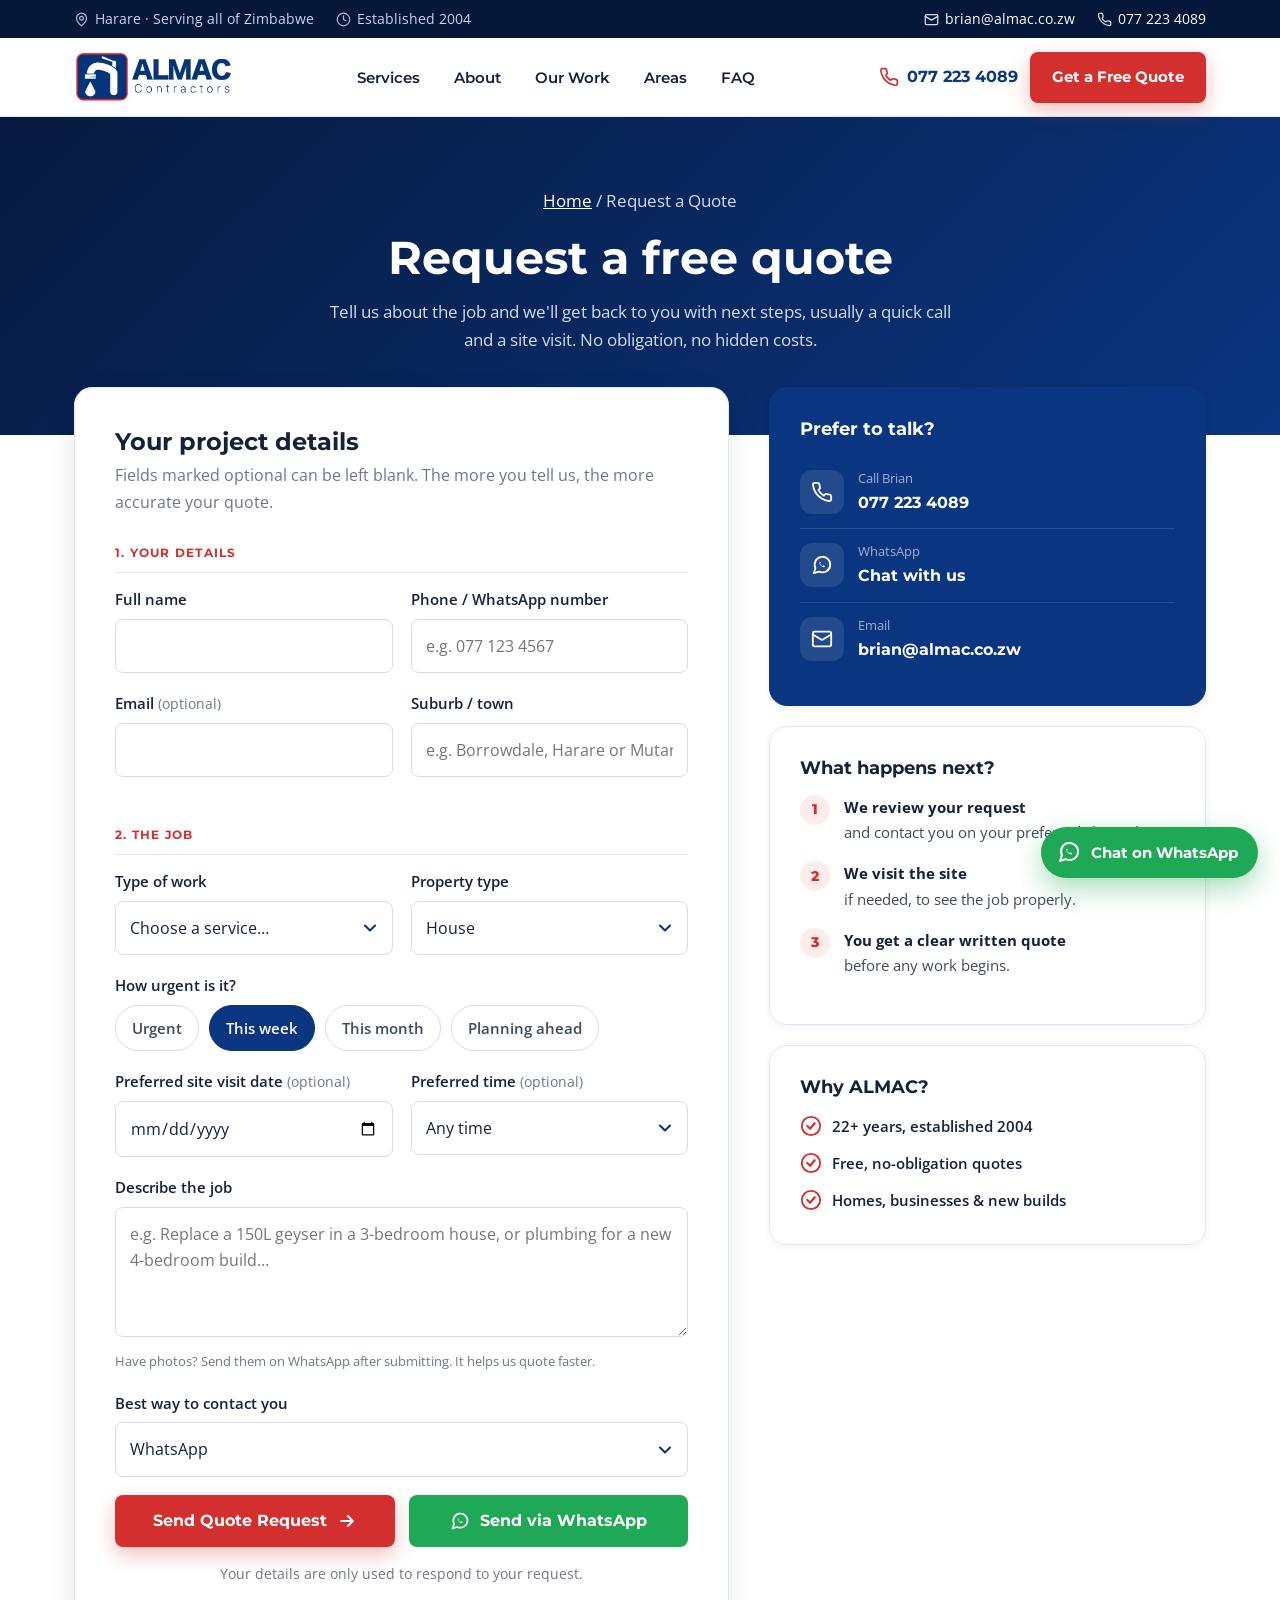
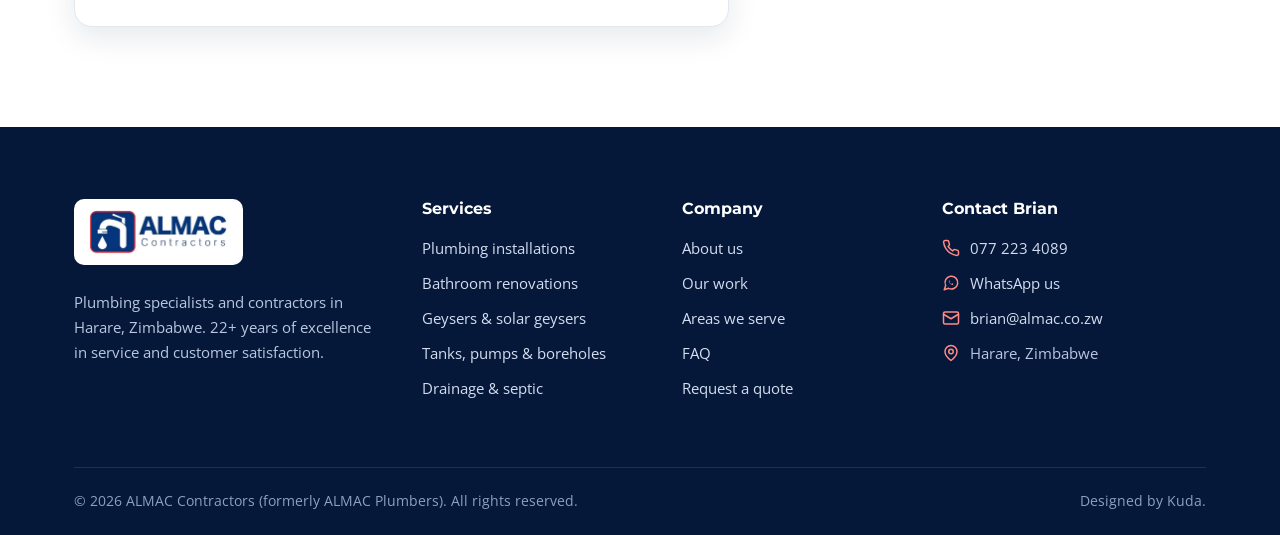
==== commit ec8280df: "Add sample stock photos and update service areas - Faded blue photo background on the hero and quote" ====
--- a/quote.html
+++ b/quote.html
@@ -88,7 +88,7 @@
     </header>
 
     <main id="main">
-        <section class="page-hero">
+        <section class="page-hero" style="--hero-bg: url('https://unsplash.com/photos/jaP5ClBdIyU/download?force=true&w=1800')">
             <div class="wrap">
                 <p class="crumbs"><a href="index.html">Home</a> / Request a Quote</p>
                 <h1>Request a free quote</h1>
@@ -124,7 +124,7 @@
                             </div>
                             <div class="field">
                                 <label for="location">Suburb / town</label>
-                                <input id="location" type="text" name="location" placeholder="e.g. Borrowdale, Harare" required>
+                                <input id="location" type="text" name="location" placeholder="e.g. Borrowdale, Harare or Mutare" required>
                             </div>
                         </div>
 
--- a/style.css
+++ b/style.css
@@ -128,7 +128,9 @@
     position: relative; color: #fff; overflow: hidden;
     background:
         radial-gradient(1100px 500px at 85% -10%, rgba(211,47,47,.22), transparent 60%),
-        linear-gradient(135deg, var(--navy-deep) 0%, var(--navy) 100%);
+        linear-gradient(135deg, rgba(6,24,58,.95) 0%, rgba(10,53,128,.84) 100%),
+        var(--hero-bg, none) center / cover no-repeat,
+        var(--navy);
 }
 .hero::after {
     content: ""; position: absolute; inset: 0; pointer-events: none;
@@ -207,10 +209,18 @@
     transition: transform .25s ease, box-shadow .25s ease, border-color .25s ease;
 }
 .service-card:hover { transform: translateY(-4px); box-shadow: var(--shadow); border-color: transparent; }
+.service-card .s-media {
+    margin: -30px -28px 0; height: 190px; overflow: hidden;
+    border-radius: var(--radius) var(--radius) 0 0; background: #dfe6f2;
+}
+.service-card .s-media img { width: 100%; height: 100%; object-fit: cover; transition: transform .5s ease; }
+.service-card:hover .s-media img { transform: scale(1.05); }
 .service-card .s-icon {
     width: 56px; height: 56px; border-radius: 14px; display: grid; place-items: center;
     background: var(--navy); color: #fff; margin-bottom: 20px;
 }
+.service-card .s-media + .s-icon { position: relative; margin-top: -28px; border: 4px solid #fff; width: 62px; height: 62px; }
+.service-card.featured .s-media + .s-icon { border-color: var(--navy); }
 .service-card .s-icon svg { width: 28px; height: 28px; }
 .service-card h3 { font-size: 1.18rem; margin-bottom: 10px; }
 .service-card p { font-size: 0.96rem; flex-grow: 1; }
@@ -229,7 +239,7 @@
 .service-card.featured ul { color: #b9c7e0; }
 .service-card.featured .service-link { color: #ff8a85; }
 .service-card .tag {
-    position: absolute; top: 18px; right: 18px; font-family: var(--font-head); font-size: 0.7rem; font-weight: 700;
+    position: absolute; z-index: 1; top: 18px; right: 18px; font-family: var(--font-head); font-size: 0.7rem; font-weight: 700;
     letter-spacing: .08em; text-transform: uppercase; background: var(--red); color: #fff; padding: 4px 10px; border-radius: 999px;
 }
 
@@ -270,7 +280,8 @@
 .step p { font-size: 0.94rem; }
 
 /* ---------- Gallery ---------- */
-.gallery-grid { display: grid; grid-template-columns: 1.4fr 1fr; gap: 24px; }
+.gallery-grid { display: grid; grid-template-columns: repeat(3, 1fr); gap: 20px; }
+.gallery-item.large { grid-column: span 2; grid-row: span 2; }
 .gallery-item { position: relative; border-radius: var(--radius); overflow: hidden; box-shadow: var(--shadow-sm); background: #000; }
 .gallery-item img { width: 100%; height: 100%; object-fit: cover; aspect-ratio: 4 / 3; transition: transform .5s ease, opacity .3s; }
 .gallery-item:hover img { transform: scale(1.04); opacity: .92; }
@@ -281,17 +292,26 @@
 }
 .gallery-item figcaption strong { display: block; font-family: var(--font-head); font-size: 1.1rem; }
 .gallery-item figcaption span { font-size: 0.9rem; color: #d3ddef; }
+.gallery-item[data-stock]::before {
+    content: "Sample photo"; position: absolute; top: 12px; left: 12px; z-index: 1;
+    background: rgba(6,24,58,.75); color: #fff; font-size: 0.72rem; font-weight: 600;
+    padding: 4px 10px; border-radius: 999px; letter-spacing: .02em;
+}
 .gallery-more {
+    grid-column: 1 / -1;
     border-radius: var(--radius); border: 2px dashed #c8d3e6; background: #fff;
-    display: flex; flex-direction: column; justify-content: center; align-items: flex-start; gap: 14px; padding: 36px;
-}
-.gallery-more h3 { font-size: 1.35rem; }
+    display: flex; justify-content: space-between; align-items: center; gap: 20px; padding: 28px 32px; flex-wrap: wrap;
+}
+.gallery-more h3 { font-size: 1.25rem; }
 .gallery-more p { color: var(--muted); }
+.gallery-more h3 { margin-bottom: 4px; }
 
 /* ---------- Areas ---------- */
 .areas-grid { display: grid; grid-template-columns: 1fr 1fr; gap: 48px; align-items: center; }
 .areas-copy h2 { font-size: clamp(1.8rem, 3.2vw, 2.4rem); margin: 12px 0 16px; }
 .areas-copy .eyebrow { color: var(--red); }
+.areas-lists h3 { font-size: 1rem; text-transform: uppercase; letter-spacing: .08em; color: var(--red); margin: 0 0 14px; }
+.areas-lists .chips + h3 { margin-top: 28px; }
 .chips { display: flex; flex-wrap: wrap; gap: 10px; list-style: none; }
 .chips li {
     background: #fff; border: 1px solid var(--line); border-radius: 999px; padding: 8px 16px;
@@ -339,7 +359,10 @@
 
 /* ---------- Page header (inner pages) ---------- */
 .page-hero {
-    background: linear-gradient(135deg, var(--navy-deep) 0%, var(--navy) 100%);
+    background:
+        linear-gradient(135deg, rgba(6,24,58,.94) 0%, rgba(10,53,128,.82) 100%),
+        var(--hero-bg, none) center / cover no-repeat,
+        var(--navy);
     color: #fff; padding: 70px 0 80px; text-align: center;
 }
 .page-hero h1 { color: #fff; font-size: clamp(2rem, 4vw, 2.9rem); margin: 14px 0 12px; }
@@ -494,7 +517,7 @@
     .hero-photo img { aspect-ratio: 4 / 3; }
     .about-grid, .areas-grid { grid-template-columns: 1fr; gap: 44px; }
     .about-media { margin-right: 16px; }
-    .gallery-grid { grid-template-columns: 1fr; }
+    .gallery-grid { grid-template-columns: 1fr 1fr; }
     .stats-grid { grid-template-columns: repeat(2, 1fr); row-gap: 36px; }
     .cta-box { grid-template-columns: 1fr; padding: 40px 28px; }
     .quote-layout { grid-template-columns: 1fr; }
@@ -532,6 +555,8 @@
     .trust-grid { grid-template-columns: 1fr; }
     .trust-item + .trust-item { border-left: 0; border-top: 1px solid var(--line); }
     .services-grid, .process-grid { grid-template-columns: 1fr; }
+    .gallery-grid { grid-template-columns: 1fr; }
+    .gallery-item.large { grid-column: auto; grid-row: auto; }
     .checklist { grid-template-columns: 1fr; }
     .about-years { width: 116px; height: 116px; right: -12px; top: -16px; }
     .about-years strong { font-size: 2rem; }
